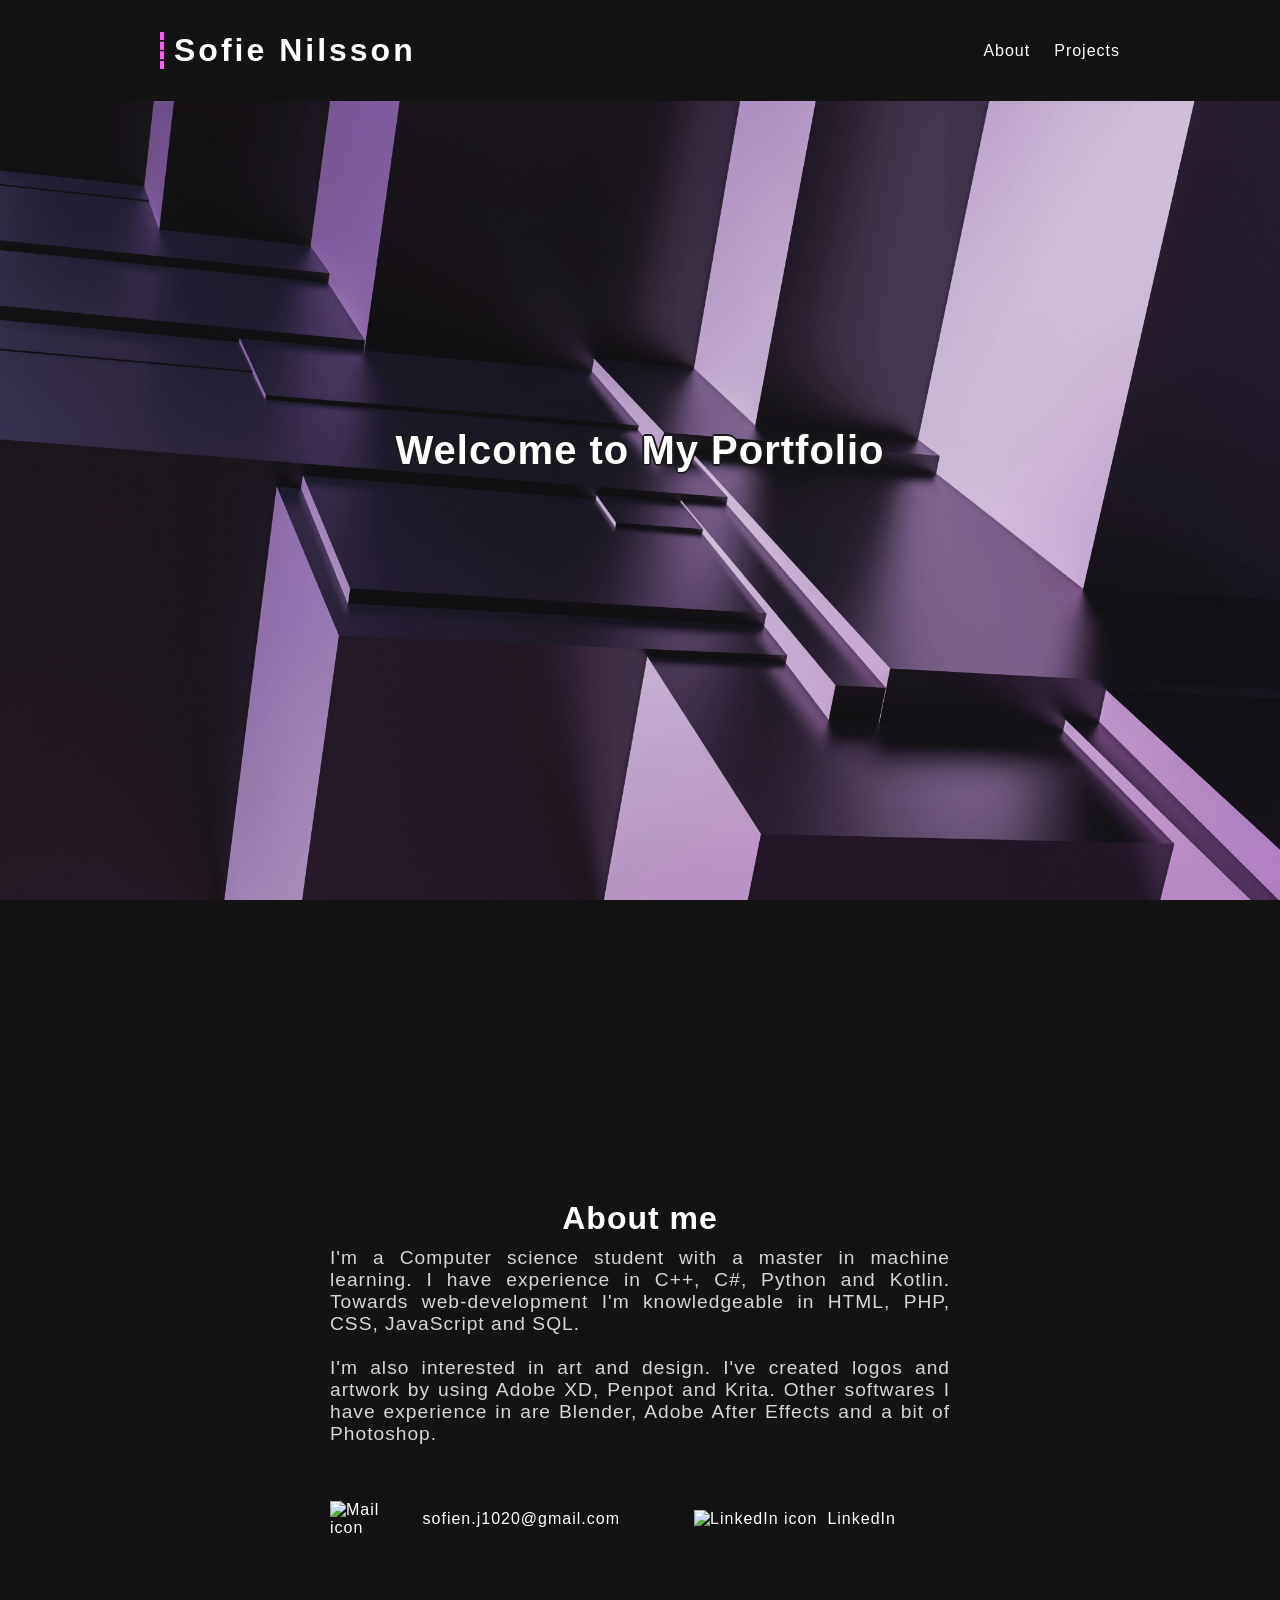
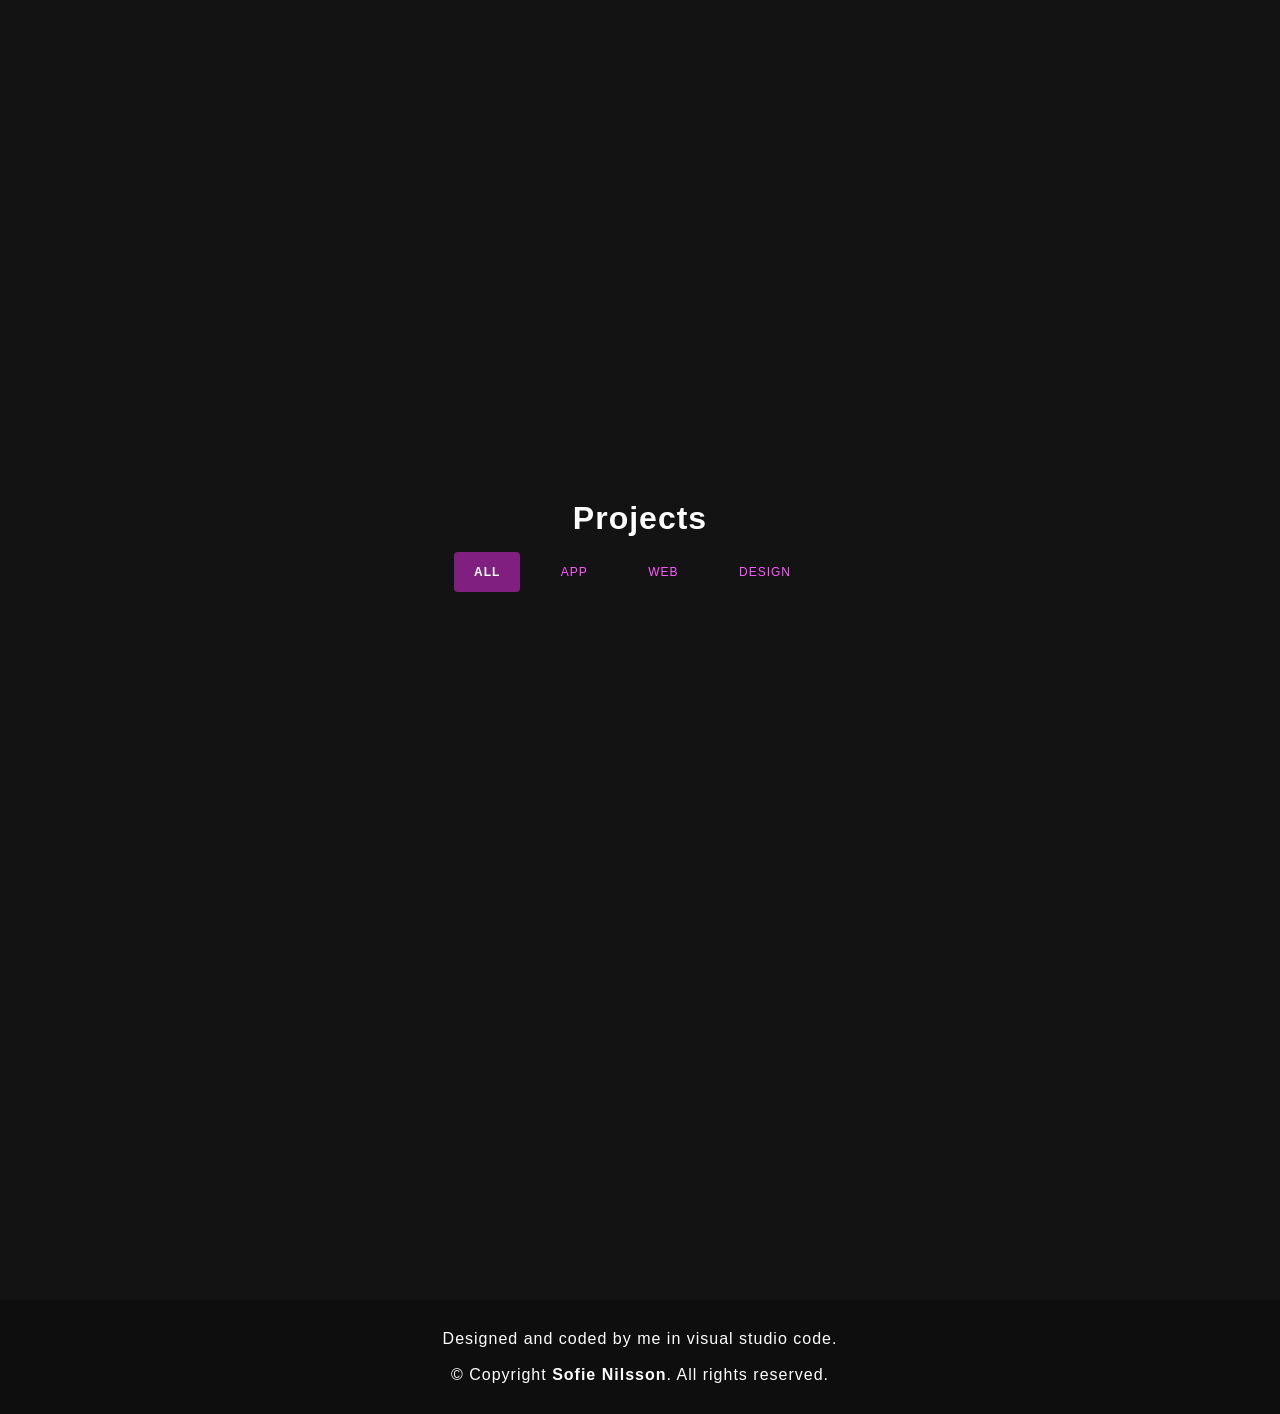
==== index.html @ 716c4787 "updated welcome page, improved project image showcase and minor fixes" ====
<!DOCTYPE html>
<html lang="en">
  <head>
    <meta charset="UTF-8">
    <meta name="viewport" content="width=device-width, initial-scale=1.0">
    <title>Sofie Nilsson</title>

    <link href="imgs/app.svg" rel="icon"> <!-- favicon -->

    <link rel="stylesheet" href="styles/global.css">
    <link rel="stylesheet" href="styles/home.css">
    <link rel="stylesheet" href="styles/welcomer.css">
    
    <script src="js/global.js"></script> 
    <script src="js/home.js"></script>
    <script src="js/parallax.js"></script>
  </head>
  <body>
    <header id="navbar" class="navbar-padding">
        <div class="logo">
          <a href="#">Sofie Nilsson</a>
        </div>
        <nav class="nav-links">
          <a id="nav-about" href="#about">About</a>
          <a id="nav-projects" href="#projects">Projects</a>
        </nav>
        <div id="navbar-hamburger" class="hamburger-menu" onclick="toggle_hamburger('mobile-menu', 'navbar-hamburger')">
          <span></span>
          <span></span>
          <span></span>
        </div>   
    </header>

    <aside class="sticky-top">
      
      <div id="mobile-menu" class="hide">
        <div id="aside-hamburger" class="hamburger-menu" onclick="toggle_hamburger('navbar-hamburger', 'mobile-menu')">
          <span></span>
          <span></span>
          <span></span>
        </div> 
        <a id="mobile-nav-home" class="active-nav" href="#">Home</a>
        <a id="mobile-nav-about" href="#about">About</a>
        <a id="mobile-nav-projects" href="#projects">Projects</a>
      </div>
    </aside>
    

    <!-- Overlay for split animation -->
    <div class="overlay">
      <div class="left-half"></div>
      <div class="right-half"></div>
    </div>

    <!-- Main content -->
     <div class="parallax-wrapper">
      <div id="intro"></div>
      <div class="content-center welcomer">
           <h1>Welcome to My Portfolio</h1>
        </div>
     </div>
   

    <div id="about">
      <div id="about-me">
        <h2 class="centered-text">About me</h2>
        <div class="about-container">
          <p class="justify-text">
            I'm a Computer science student with a master in machine learning. I have experience in C++, C#, Python and Kotlin. Towards web-development I'm knowledgeable in HTML, PHP, CSS, JavaScript and SQL. <br><br>
            
            I'm also interested in art and design. I've created logos and artwork by using Adobe XD, Penpot and Krita. Other softwares I have experience in are Blender, Adobe After Effects and a bit of Photoshop.
          </p>
        </div>
      </div>
    
      <div id="contacts" class="contacts-flex-direction">
        <a>
          <img src = "imgs/mail.svg" alt="Mail icon"/>
          <p>sofien.j1020@gmail.com</p>
        </a>
        <a href="https://www.linkedin.com/in/sofie-nilsson-b30551196/">
          <img src = "imgs/linkedin.png" alt="LinkedIn icon"/>
          <p>LinkedIn</p>
        </a>
      </div>
    </div>

    <div id="projects">
      <h2 id="project-header" class="centered-text">Projects</h2>

      <div class="centered-text" id="portfolio-filters">
        <li class="filter-item filter-active" data-filter="all">All</li>
        <li class="filter-item" data-filter="app">App</li>
        <li class="filter-item" data-filter="web">Web</li>
        <li class="filter-item" data-filter="design">Design</li>
      </div>

      <div id="project-list">
        <script src="js/projects.js"></script>     
      </div>
    </div>
    
    <footer>
      <div class="centered-text">
      Designed and coded by me in visual studio code.<br><br>
      © Copyright <strong>Sofie Nilsson</strong>. All rights reserved.
    </div>
    </footer>
  </body>
</html>
---- styles/global.css ----
@import url('resources.css');

* {
    margin: 0;
    padding: 0;
    box-sizing: border-box;
    text-decoration: none; 
    color: #fff;
    scroll-behavior: smooth;
  }
  
body {
	font-family: Arial, sans-serif;
	letter-spacing: 1px;
	background: var(--space-dark);
	
}

h1 {font-size: 2.5rem;}
h2 {font-size: 2rem;}
p {font-size: 1.5rem;}

li {list-style-type: none;}


.content-center {
	display: flex; 
	justify-content: center; 
	align-items: center;
	text-align: center;
}

.centered-text { text-align: center; }
.justify-text { text-align: justify; }

.empty-div {
	width: 100%;
	height: 100vh;
	position: absolute;
}

.sticky-top {
	position: fixed;
	top: 0;
	z-index: 1000;
}

.hide { display: none !important; }

/* Navbar */
#navbar {
	display: flex;
	justify-content: space-between;
	align-items: center;

	color: #fff;
	position: absolute;
	top: 0;

	background-color: var(--space-dark);
	height: max-content;
	width: 100%;

	z-index: 1; 
	transition: padding 0.5s ease-in-out, background-color 0.5s ease;
}

.navbar-padding { /* used in mobile resolution */
	padding: 2rem 10rem; /* default */
}

.navbar-shrinked {
	background-color: var(--transparent-darker-dark) !important;
	padding-top: 0.8rem !important;
	padding-bottom: 0.8rem !important;
	position: sticky !important; 
}

.logo {
	border-left: 4px dashed var(--mascot-color-light);
	padding-left: 10px;
	letter-spacing: 3px;
}

#navbar .logo a {
	text-decoration: none;
	font-size: 2rem;
	font-weight: bold;
	color: #fff;
}

.nav-links {
	display: flex;
	gap: 1.5rem;
}

.nav-links a {
	text-decoration: none;
	color: #fff;
	transition: color 0.3s ease;
}

.nav-links a:hover { color: var(--mascot-color-light) }
.active-nav { color: var(--mascot-color-light) !important}


/* hamburger menu */
.hamburger-menu {
	display: none;
	flex-direction: column;
	cursor: pointer;
}

.hamburger-menu span {
	background: #fff;
	height: 3px;
	width: 25px;
	margin: 4px 0;
	transition: all 0.3s ease;
}

#mobile-menu {
	display: flex;
	flex-direction: column;
	gap: 1rem;

	font-size: 1.5rem;

	background-color: var(--transparent-darker-dark);
	width: 100vw;
	padding: 100px 20px;
}


/* footer */
footer {
	background-color: var(--transparent-dark);
	
	padding: 30px 0;
	margin-top: 100px;
  
	display: flex;
	align-items: center;
	justify-content: center;
	flex-direction: column;
}

footer div {
	width: var(--content-width);
}


/* Project */
.project-categories {
	display: flex;
	flex-wrap: wrap;
	gap: 1rem;
}

.project-categories li {
	color: #ffffff;
	background-color: var(--mascot-color);
	border-radius: 25px;
	padding: 3px 7px;
}

.project-title {
	font-size: 1.5rem;
	display: flex;
}

@media (max-width: 768px) {
	/* :root {
		--content-width: 90%;
		--transparent-dark: #00000045;
		--main-dark: #1a1a1a;
	} */

	h1 {font-size: 2rem;}

	.navbar-padding {
		padding: 1rem 5rem;
	}

	.nav-links {
		display: none;
		gap: 1.5rem;
	}

	#navbar .logo a {
		font-size: 1.5rem;
	}

	.hamburger-menu {
		display: flex;
	}

	#about-me {
		width: var(--content-width-small-screen) !important;
	}

	#projects {
		width: var(--content-width-small-screen) !important;
	}

	.justify-text { text-align: center; }
}
---- styles/home.css ----
/* About me */
#about { min-height: 100vh; }

#about-me {
	display: flex; 
	flex-direction: column;
	margin: auto;
	padding-top: 200px;

	color: #fff;
	width: var(--content-width);

	opacity: 0;
	transform: translateY(100%);
	transition: opacity 1s ease-in-out, transform 0.5s ease;
}
  
.about-container p {
	font-size: 1.2rem;
	color: #d6d6d6;
	margin: 10px;
}

#contacts {
	display: flex;
	flex-wrap: wrap;
	/* grid-template-columns: repeat(auto-fit, minmax(200px, 50%)); */ /* grid is used if there are more items to display */
	padding-top: 25px;
	justify-items: center;

	width: var(--content-width);
	margin: auto;

	opacity: 0;
	transform: translateY(100%);
	transition: opacity 1s ease-in-out, transform 1s ease;
}

#contacts a {
	display: flex;
	align-items: center;
	justify-content: center;

	margin: auto;
	width: 300px;

	padding: 20px 0px;
}

#contacts a p {
	font-size: 1rem;
	padding: 10px; 
}

/* projects */
#projects {
	padding-top: 200px;
	padding-bottom: 200px;
	margin: auto;
	width: 50%;
	min-height: 100vh;
}

#project-header {
	opacity: 0;
	transform: translateY(100%);
	transition: opacity 1s ease-in-out, transform 1s ease;
}

/* project filter */
.filter-item {
	cursor: pointer;
	margin: 15px 15px 15px 0;
	display: inline-block;
	padding: 10px 20px;
	font-size: 12px;
	line-height: 20px;
	color: var(--mascot-color-light);
	border-radius: 4px;
	text-transform: uppercase;

	margin-bottom: 5px;
	transition: all 0.3s ease-in-out;
}

.filter-active {
	background-color: var(--mascot-color);
	font-weight: bold;
	color: #ffffff !important;
}

/* project items */
#project-list {
	margin-top: 50px;
	display: flex;
	flex-direction: column;
	gap: 2.5rem;
}

.project-item {
	display: none;  /* should be flex when visible */

	transform: translateY(300%);
	transition: opacity 0.5s ease-in-out, transform 0.5s ease-in;
	gap: 2rem;
}

.project-date { width: 4rem;}

.project-showcase {
	display: flex;
	flex-direction: column;
	align-items: baseline;
	flex-wrap: wrap;
	gap: 0.5rem;
	width: 100%;
}

.link-icon { height: 30px; }

.show { display: flex; } /* used to show .project-item */


#project-list:hover .project-item {
	opacity: 0.5 !important;
	transition: opacity 0.2s ease-in;
}

#project-list:hover .project-item:hover {
	opacity: 1 !important; 
	transition: opacity 0.2s ease-in;
}

#project-list:hover .project-item:hover .project-showcase .project-title .link-icon {
	transform: translate(10%, -10%) !important;
	transition: translate 0.2s ease-in;
}
---- styles/welcomer.css ----
@import url('resources.css');

/* Intro anim */
.overlay {
	position: absolute;
	overflow: hidden;
	top: 0;
	left: 0;
	width: 100%;
	height: 100vh;
	display: flex;
	z-index: 2;
}

.left-half, .right-half {
	width: 50vw;
	height: 100vh;
	transition: all 1s ease;
	background-color: #3a3a3a; 
	animation-duration: 1s; 
	opacity: 0;
}

.left-half { animation-name: sliding-left;}
.right-half { animation-name: sliding-right;}

@keyframes sliding-left {
  0%   {translate: 0%; opacity: 1;}
  100% {translate: -100%;}
}

@keyframes sliding-right {
  0%   {translate: 0%; opacity: 1;}
  100% {translate: 100%;}
}

#intro {
	flex-direction: column;
	color: #fff;
	z-index: 2;

	height: 100vh;
	width: 100vw;

	overflow: hidden;

	animation-name: intro-appear;
	animation-duration: 1s; 

	background-image: url("../imgs/welcomer/purple.jpg");
	background-size: cover;

	transform: perspective(3000px) rotateX(var(--rotate-x, 0deg)) rotateY(var(--rotate-y, 0deg)) scale(1.1); /*parallax*/
	translate: var(--pos-x, 0px) var(--pos-y, 0px); /*parallax*/

	transition: transform 0.1s ease-out;
	overflow-x: hidden; 
}

.parallax-wrapper {
	overflow: hidden;
  	height: 100vh;
	margin-bottom: 100px;
}

@keyframes intro-appear {
  0%   {opacity: 0;}
  50%   {opacity: 0;}
  100% {opacity: 1;}
}



.welcomer {
	position: absolute;
	top: 50%;
	left: 50%;
	transform: translate(-50%, -50%);
	text-shadow: var(--shadow);
  	animation: welcomer-appear 1s ease forwards;
}

@keyframes welcomer-appear {
  from {
    opacity: 0;
    transform: translate(-50%, -50%) translateY(100%);
  }
  to {
    opacity: 1;
    transform: translate(-50%, -50%);
  }
}


#intro h1 {
	border-bottom: 10px;
	padding-bottom: 10px;
	letter-spacing: 3px;
}

.parallax-container {
  /* use CSS variables calculated in JavaScript */
  transform: rotateX(var(--rotate-x)) rotateY(var(--rotate-y));
  transform-style: preserve-3d;
  transition: transform 1.5s cubic-bezier(0.05, 0.5, 0, 1);
  will-change: transform;
}
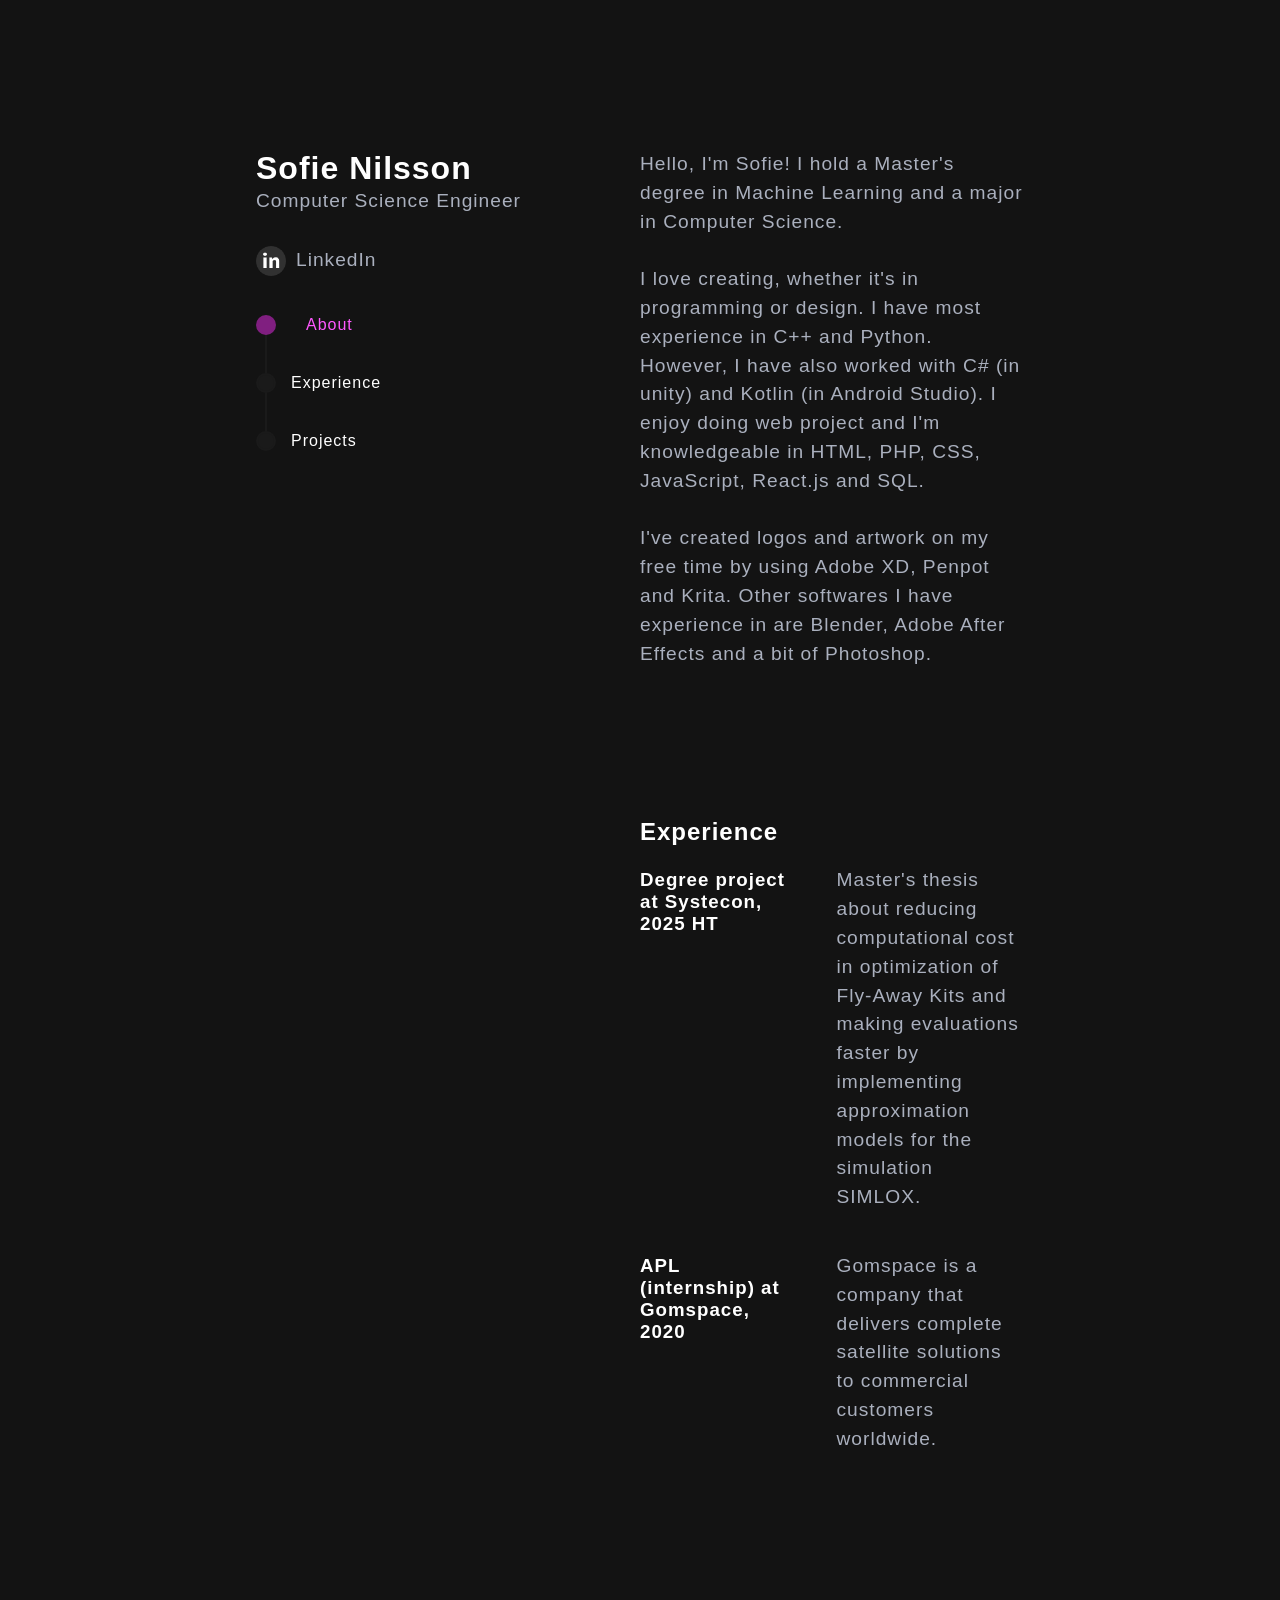
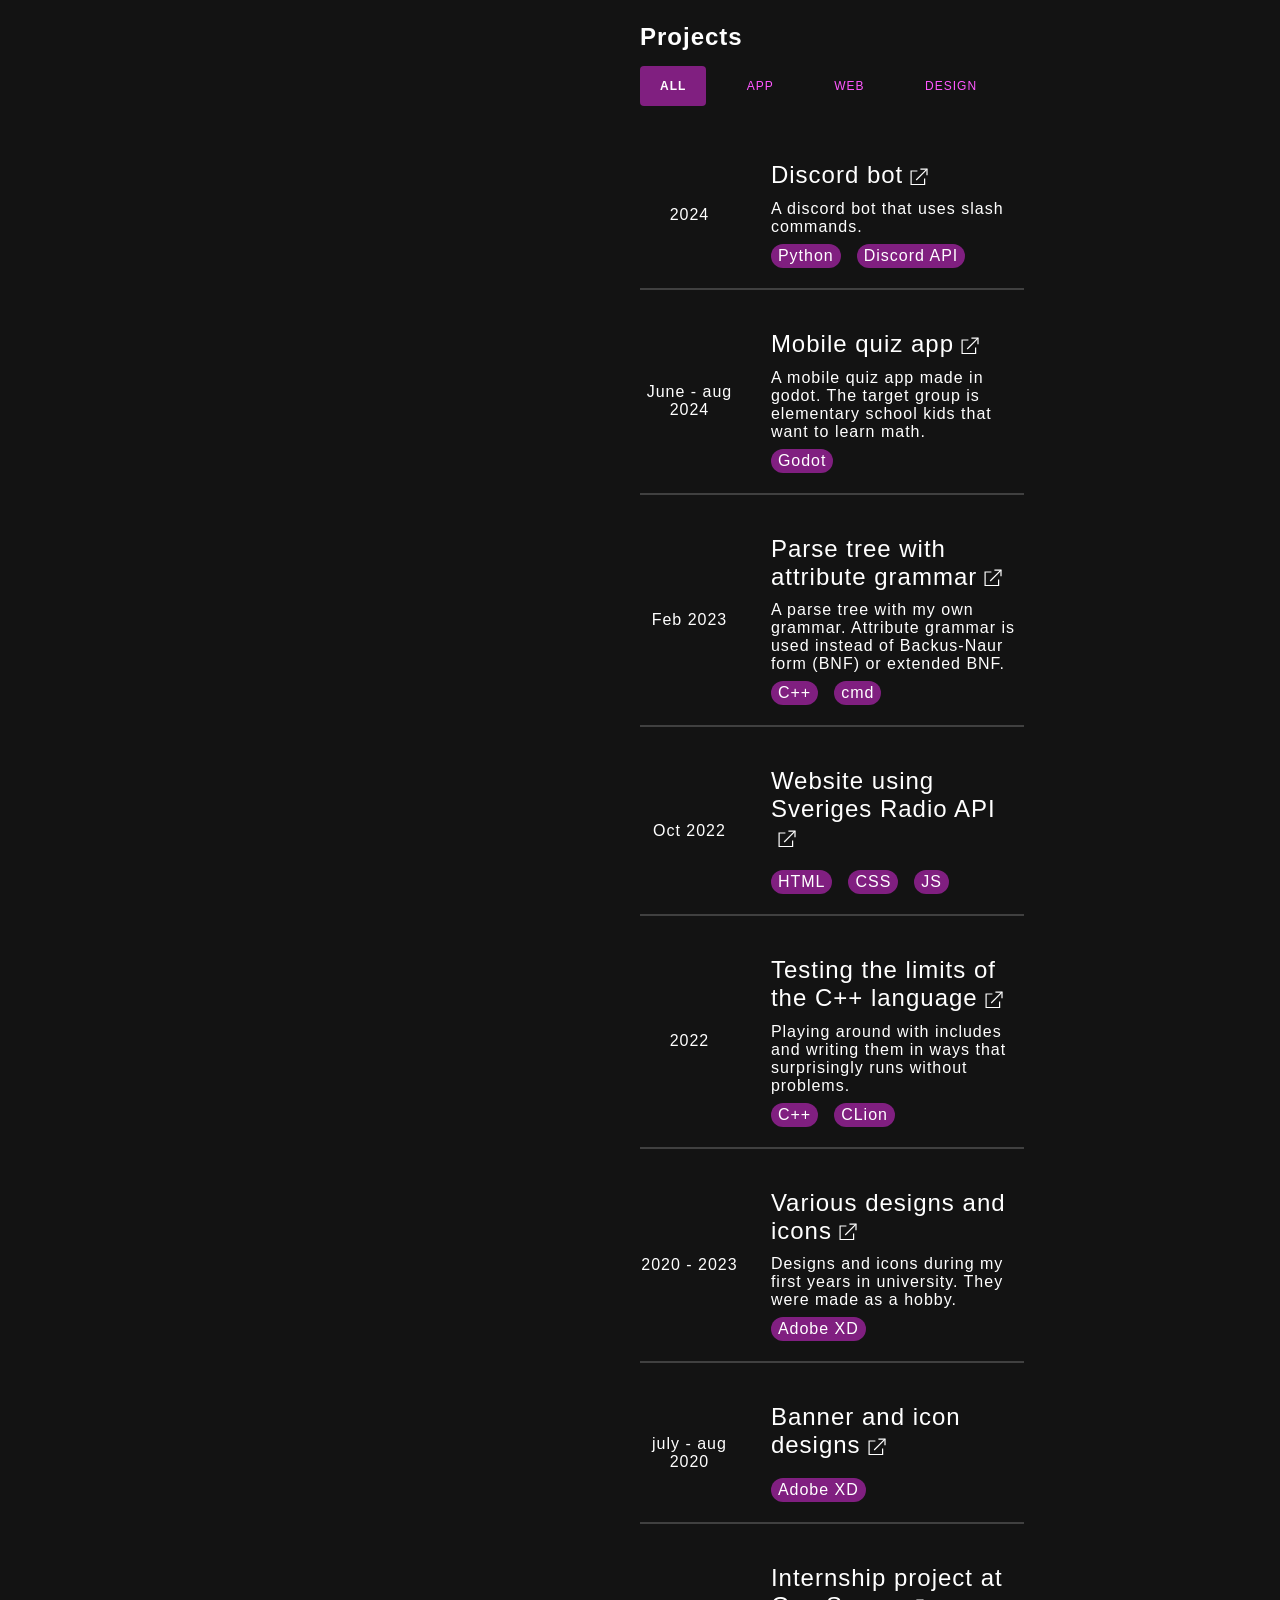
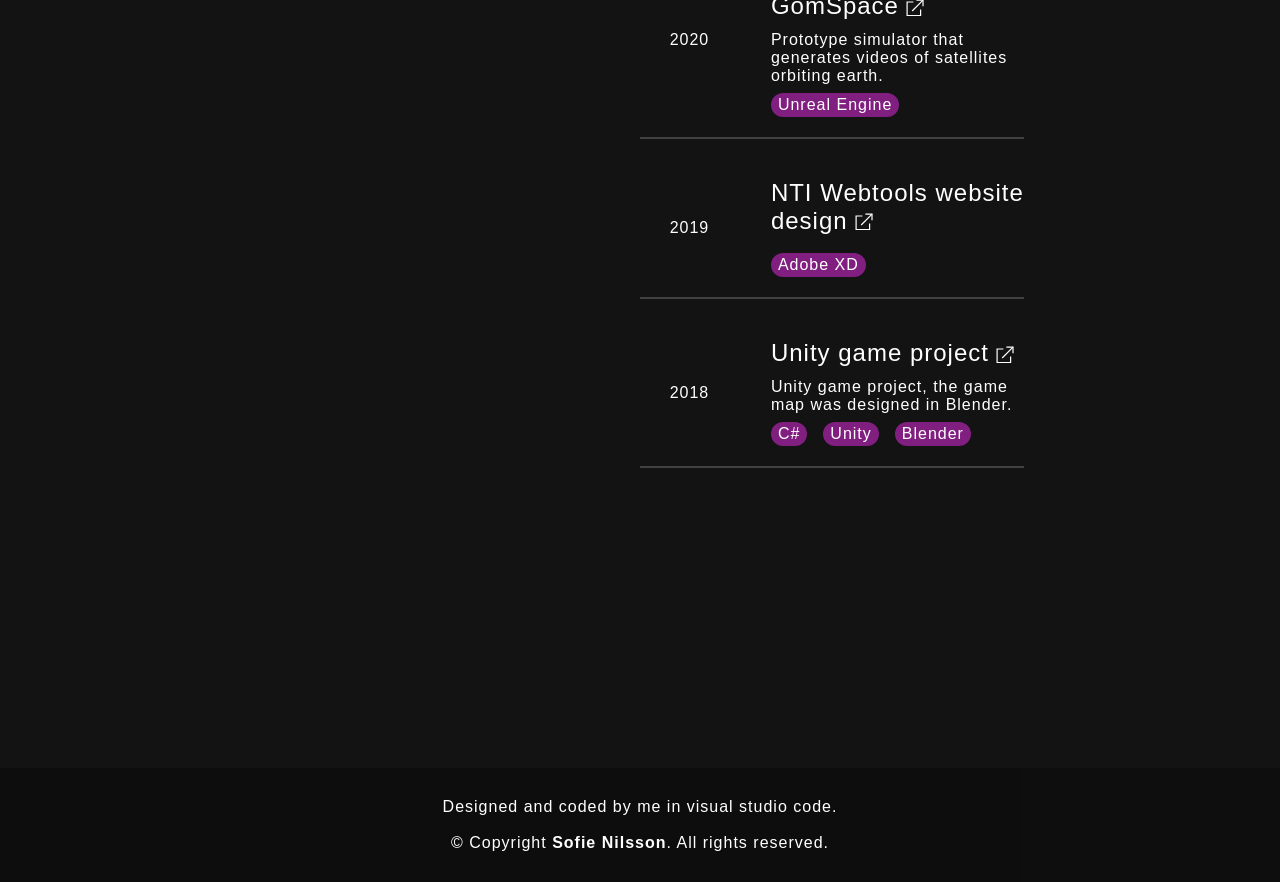
==== commit 15f1c9c0: "remade portfolio design" ====
--- a/index.html
+++ b/index.html
@@ -5,106 +5,143 @@
     <meta name="viewport" content="width=device-width, initial-scale=1.0">
     <title>Sofie Nilsson</title>
 
-    <link href="imgs/app.svg" rel="icon"> <!-- favicon -->
+    <link href="components/global/icons/app.svg" rel="icon"> <!-- favicon -->
 
-    <link rel="stylesheet" href="styles/global.css">
-    <link rel="stylesheet" href="styles/home.css">
-    <link rel="stylesheet" href="styles/welcomer.css">
-    
-    <script src="js/global.js"></script> 
-    <script src="js/home.js"></script>
-    <script src="js/parallax.js"></script>
+    <link rel="stylesheet" href="components/global/global.css">
+    <link rel="stylesheet" href="components/global/footer.css">
+    <link rel="stylesheet" href="components/animations/pop_up_anim.css">
+    <link rel="stylesheet" href="components/navbar/navbar.css">
+    <script src="components/navbar/navbar.js"></script> 
+    <link rel="stylesheet" href="components/animations/home_start_split_anim.css">
+    <link rel="stylesheet" href="components/home_about/home_content.css">
+    <link rel="stylesheet" href="components/home_projects/home_project_list.css">
+    <link rel="stylesheet" href="components/home_projects/home_project_popup_view.css">
+
+    <link rel="stylesheet" href="components/animations/cursor_anim.css">
+    <script src="components/animations/cursor_anim.js"></script> 
   </head>
   <body>
-    <header id="navbar" class="navbar-padding">
-        <div class="logo">
-          <a href="#">Sofie Nilsson</a>
-        </div>
-        <nav class="nav-links">
-          <a id="nav-about" href="#about">About</a>
-          <a id="nav-projects" href="#projects">Projects</a>
-        </nav>
-        <div id="navbar-hamburger" class="hamburger-menu" onclick="toggle_hamburger('mobile-menu', 'navbar-hamburger')">
-          <span></span>
-          <span></span>
-          <span></span>
-        </div>   
-    </header>
-
-    <aside class="sticky-top">
-      
-      <div id="mobile-menu" class="hide">
-        <div id="aside-hamburger" class="hamburger-menu" onclick="toggle_hamburger('navbar-hamburger', 'mobile-menu')">
-          <span></span>
-          <span></span>
-          <span></span>
-        </div> 
-        <a id="mobile-nav-home" class="active-nav" href="#">Home</a>
-        <a id="mobile-nav-about" href="#about">About</a>
-        <a id="mobile-nav-projects" href="#projects">Projects</a>
-      </div>
-    </aside>
-    
-
-    <!-- Overlay for split animation -->
-    <div class="overlay">
+    <!-- start split animation -->
+    <div class="split-anim">
       <div class="left-half"></div>
       <div class="right-half"></div>
     </div>
 
-    <!-- Main content -->
-     <div class="parallax-wrapper">
-      <div id="intro"></div>
-      <div class="content-center welcomer">
-           <h1>Welcome to My Portfolio</h1>
+    <!-- popup project view -->
+    <div id="project-popup-wrapper" class="hide">
+      <div id="project-popup">
+        <div class="slideshow-container">
+        <div id="slide-prev" class="arrows prev">&#10094;</div>
+
+        <div id="image-container"></div>
+
+        <div id="slide-next" class="arrows next">&#10095;</div>
         </div>
-     </div>
-   
 
-    <div id="about">
-      <div id="about-me">
-        <h2 class="centered-text">About me</h2>
-        <div class="about-container">
-          <p class="justify-text">
-            I'm a Computer science student with a master in machine learning. I have experience in C++, C#, Python and Kotlin. Towards web-development I'm knowledgeable in HTML, PHP, CSS, JavaScript and SQL. <br><br>
-            
-            I'm also interested in art and design. I've created logos and artwork by using Adobe XD, Penpot and Krita. Other softwares I have experience in are Blender, Adobe After Effects and a bit of Photoshop.
-          </p>
-        </div>
-      </div>
-    
-      <div id="contacts" class="contacts-flex-direction">
-        <a>
-          <img src = "imgs/mail.svg" alt="Mail icon"/>
-          <p>sofien.j1020@gmail.com</p>
-        </a>
-        <a href="https://www.linkedin.com/in/sofie-nilsson-b30551196/">
-          <img src = "imgs/linkedin.png" alt="LinkedIn icon"/>
-          <p>LinkedIn</p>
-        </a>
+        <div id="slideshow-dots-container"></div>
+
+        <div id="project-popup-content"></div>
       </div>
     </div>
 
-    <div id="projects">
-      <h2 id="project-header" class="centered-text">Projects</h2>
+    <!-- home content -->
+    <div class="content-wrapper">
+      <!-- navbar -->
+      <header class="sidebar-wrapper">
+        <div>
+          <a href="#about" class="home-name">Sofie Nilsson</a>
+          <p>Computer Science Engineer</p>
+        </div>
+        <div id="contacts">
+          <a href="https://www.linkedin.com/in/sofie-nilsson-b30551196/" class="contact-item">
+            <img class="contact-img" src = "components/global/icons/linkedin.png" alt="LinkedIn icon"/>
+            <p>LinkedIn</p>
+          </a>
+        </div>
 
-      <div class="centered-text" id="portfolio-filters">
-        <li class="filter-item filter-active" data-filter="all">All</li>
-        <li class="filter-item" data-filter="app">App</li>
-        <li class="filter-item" data-filter="web">Web</li>
-        <li class="filter-item" data-filter="design">Design</li>
+        <nav class="nav-links nav-progress">
+          <div class="nav-progress-line-container">
+            <span class="nav-progress-line"></span>
+            <span class="nav-progress-active-line"></span>
+          </div>
+          <div class="nav-progress-dot-container">
+            <span class="nav-progress-dot"></span>
+            <a id="nav-about" href="#about">About</a>
+          </div>
+          <div class="nav-progress-dot-container">
+            <span class="nav-progress-dot"></span>
+            <a id="nav-about" href="#experience">Experience</a>
+          </div>
+          <div class="nav-progress-dot-container">
+            <span class="nav-progress-dot"></span>
+            <a id="nav-projects" href="#projects">Projects</a>
+          </div>
+        </nav>
+      </header>
+      <!-- ^ navbar ^ -->
+
+
+      <!-- home about me -->
+      <div id="home-about-wrapper" class="sidebar-wrapper">
+        <div id="about" class="pop-up-group">
+          <h2></h2>
+          <p class="pop-up-anim">
+            Hello, I'm Sofie! I hold a Master's degree in Machine Learning and a major in Computer Science. <br><br>
+            I love creating, whether it's in programming or design. I have most experience in C++ and Python. However, I have also worked with C# (in unity) and Kotlin (in Android Studio). I enjoy doing web project and I'm knowledgeable in HTML, PHP, CSS, JavaScript, React.js and SQL. <br><br>
+            I've created logos and artwork on my free time by using Adobe XD, Penpot and Krita. Other softwares I have experience in are Blender, Adobe After Effects and a bit of Photoshop.
+          </p>
+        </div>
+
+        <div id="experience" class="pop-up-group">
+          <h2 class="pop-up-anim">Experience</h2>
+
+          <div class="experience-item pop-up-anim">
+            <h3>Degree project at Systecon, 2025 HT</h3>
+            <p>Master's thesis about reducing computational cost in optimization of Fly-Away Kits and making evaluations faster by implementing approximation models for the simulation SIMLOX.</p>
+          </div>
+         
+          <div class="experience-item pop-up-anim">
+            <h3>APL (internship) at Gomspace, 2020</h3>
+            <p>Gomspace is a company that delivers complete satellite solutions to commercial customers worldwide.</p>
+          </div>    
+        </div>
+
+        <div id="projects">
+          <div class="pop-up-group">
+            <h2 id="project-header" class="centered-text pop-up-anim">Projects</h2>
+
+            <div id="portfolio-filters" class="centered-text pop-up-anim">
+              <li class="filter-item filter-active" data-filter="all">All</li>
+              <li class="filter-item" data-filter="app">App</li>
+              <li class="filter-item" data-filter="web">Web</li>
+              <li class="filter-item" data-filter="design">Design</li>
+            </div>
+          </div>
+          
+
+          <div id="project-list" class="pop-up-group">
+            <!-- <script type="module" src="components/home_projects/home_project_list.js"></script>      -->
+          </div>
+        </div>
       </div>
+      
+      <!-- ^ home about me ^ -->
+    </div>
 
-      <div id="project-list">
-        <script src="js/projects.js"></script>     
-      </div>
-    </div>
+    <script type="module">
+      import { pop_up_animation } from './components/animations/pop_up_anim.js';
+      import { get_project_list } from './components/home_projects/home_project_list.js';
+
+      await get_project_list(); 
+      pop_up_animation();
+    </script>
+
     
     <footer>
       <div class="centered-text">
       Designed and coded by me in visual studio code.<br><br>
       © Copyright <strong>Sofie Nilsson</strong>. All rights reserved.
-    </div>
-    </footer>
+      </div>
+    </footer> 
   </body>
 </html>
--- a/components/global/global.css
+++ b/components/global/global.css
@@ -0,0 +1,28 @@
+@import url('../global/resources.css');
+
+* {
+    margin: 0;
+    padding: 0;
+    box-sizing: border-box;
+    text-decoration: none; 
+    color: #fff;
+    scroll-behavior: smooth;
+}
+  
+body {
+	font-family: Arial, sans-serif;
+	letter-spacing: 1px;
+	background: var(--space-dark);
+}
+
+p {
+    font-size: 1.2rem;
+    line-height: 1.5;
+    color: #aab0be;
+    font-weight: 500;
+}
+
+li {list-style-type: none;}
+
+.hide { display: none !important; }
+.show { display: initial !important; } 
--- a/components/global/footer.css
+++ b/components/global/footer.css
@@ -0,0 +1,9 @@
+footer {
+	background-color: var(--transparent-dark);
+	padding: 30px 0;
+    text-align: center;
+
+	
+    position: relative;
+	top: 100px;
+}
--- a/components/animations/pop_up_anim.css
+++ b/components/animations/pop_up_anim.css
@@ -0,0 +1,10 @@
+.pop-up-anim {
+    opacity: 0;
+    transform: translateY(100px);
+    transition: opacity 0.5s ease-in-out, transform 0.5s ease-out;
+}
+
+.pop-up-group.visible .pop-up-anim {
+    opacity: 1;
+    transform: translateY(0);
+}
--- a/components/navbar/navbar.css
+++ b/components/navbar/navbar.css
@@ -0,0 +1,97 @@
+@import url('../global/resources.css');
+@import url('../global/responsiveness.css');
+
+
+.home-name {
+	text-decoration: none;
+	font-size: 2rem;
+	font-weight: bold;
+	color: #fff;
+}
+
+/* contacts */
+#contacts {
+	display: flex;
+}
+
+.contact-item {
+	display: flex;
+    align-items: center;
+}
+
+.contact-img {
+	width: 40px;
+	padding-right: 10px; 
+}
+
+/* navbar */
+.nav-links {
+	display: flex;
+	flex-direction: column;
+	gap: 20px;
+}
+
+.nav-links a {
+	text-decoration: none;
+	color: #fff;
+	padding: 10px 40px 10px 0px;
+}
+
+.nav-links a:hover { color: var(--mascot-color-light) }
+.active-nav { 
+	color: var(--mascot-color-light) !important;
+	transform: translateX(15px);
+    transition: transform 0.5s ease-out;
+}
+
+/* navbar progress */
+.nav-progress {
+	position: relative;
+	opacity: var(--nav-progress-opacity);
+}
+
+.nav-progress-line-container {
+	position: absolute;
+	width: var(--progress-navbar-dot-size);
+	height: calc(100% - var(--progress-navbar-item-h));
+	top: calc(var(--progress-navbar-item-h) / 2);
+}
+
+.nav-progress-line {
+	display: block;
+	position: absolute;
+	width: 2px;
+	height: 100%;
+	left: calc(var(--progress-navbar-dot-size)/2 - calc(var(--progress-navbar-line-width)/2));
+	background: var(--progress-navbar-line-color);
+}
+
+.nav-progress-active-line {
+	display: block;
+	position: absolute;
+	width: 2px;
+	height: calc(var(--progress-navbar-p) * 100%);
+	left: calc(var(--progress-navbar-dot-size)/2 - calc(var(--progress-navbar-line-width)/2));
+	background: var(--progress-navbar-active-dot-color);
+}
+
+.nav-progress-dot-container {
+	display: flex;
+	align-items: center;
+}
+
+.nav-progress-dot {
+	flex: none;
+	margin-right: 15px;
+	width: var(--progress-navbar-dot-size);
+	height: var(--progress-navbar-dot-size);
+	border-radius: 50%;
+	border: 2px solid var(--progress-navbar-line-color);
+	background: var(--progress-navbar-dot-color);
+	z-index: 1;
+}
+
+.dot-reached {
+	background: var(--progress-navbar-active-dot-color);
+	border-color: var(--progress-navbar-active-dot-color);
+}
--- a/components/animations/home_start_split_anim.css
+++ b/components/animations/home_start_split_anim.css
@@ -0,0 +1,35 @@
+@import url('../global/resources.css');
+
+.split-anim {
+	position: absolute;
+	overflow: hidden;
+	top: 0;
+	left: 0;
+	width: 100%;
+	height: 100vh;
+	display: flex;
+	z-index: 2;
+	pointer-events: none;
+}
+
+.left-half, .right-half {
+	width: 50vw;
+	height: 100vh;
+	transition: all 1s ease;
+	background-color: #3a3a3a; 
+	animation-duration: 1s; 
+	opacity: 0;
+}
+
+.left-half { animation-name: sliding-left;}
+.right-half { animation-name: sliding-right;}
+
+@keyframes sliding-left {
+  0%   {translate: 0%; opacity: 1;}
+  100% {translate: -100%;}
+}
+
+@keyframes sliding-right {
+  0%   {translate: 0%; opacity: 1;}
+  100% {translate: 100%;}
+}
--- a/components/home_about/home_content.css
+++ b/components/home_about/home_content.css
@@ -0,0 +1,48 @@
+@import url('../global/resources.css');
+@import url('../global/responsiveness.css');
+
+.content-wrapper {
+    padding-top: 150px;
+    width: var(--content-width);
+    margin: auto;
+    display: flex;
+	flex-direction: var(--content-wrapper-flex-direction);
+}
+
+.sidebar-wrapper {
+    width: var(--content-wrapper-width); 
+	height: fit-content;
+	position: var(--sidebar-wrapper-position);
+	top: 150px; 
+	display: flex;
+    flex-direction: column;
+	gap: 30px;
+}
+
+#home-about-wrapper {
+	display: flex;
+	flex-direction: column;
+	gap: 150px;
+}
+
+#experience {
+	display: flex;
+	flex-direction: column;
+	gap: 20px;
+}
+
+.experience-item {
+	display: flex;
+	flex-direction: var(--experience-item-flex-direction);
+	gap: var(--experience-item-gap);
+	align-items: baseline;
+	padding-bottom: 20px;
+}
+
+.experience-item h3 {
+	width: 300px;
+}
+
+.experience-item p {
+	width: 100%;
+}
--- a/components/home_projects/home_project_list.css
+++ b/components/home_projects/home_project_list.css
@@ -0,0 +1,104 @@
+@import url('../global/resources.css');
+
+
+#projects {
+	padding-bottom: 200px;
+}
+
+#project-list {
+	margin-top: 50px;
+	display: flex;
+	flex-direction: column;
+	gap: 2.5rem;
+}
+
+.project-title-container {
+	display: flex;
+}
+
+.project-title {
+	font-size: 1.5rem;
+}
+
+.project-item {
+	display: flex;  
+	align-items: center;
+	gap: 2rem;
+
+	padding-bottom: 20px;
+    border-bottom: 2px solid var(--grey);
+}
+
+.project-date { 
+	width: 150px;
+	text-align: center;
+}
+
+.project-categories {
+    display: flex;
+    flex-wrap: wrap;
+    gap: 1rem;
+}
+
+.project-categories li {
+    color: #ffffff;
+    background-color: var(--mascot-color);
+    border-radius: 25px;
+    padding: 3px 7px;
+}
+
+/* project filter */
+.filter-item {
+	cursor: pointer;
+	margin: 15px 15px 15px 0;
+	display: inline-block;
+	padding: 10px 20px;
+	font-size: 12px;
+	line-height: 20px;
+	color: var(--mascot-color-light);
+	border-radius: 4px;
+	text-transform: uppercase;
+
+	margin-bottom: 5px;
+	transition: all 0.3s ease-in-out;
+}
+
+.filter-item:not(.filter-active):hover {
+	background-color: #312831;
+}
+
+.filter-active {
+	background-color: var(--mascot-color);
+	font-weight: bold;
+	color: #ffffff !important;
+}
+
+.project-showcase {
+	display: flex;
+	flex-direction: column;
+	align-items: baseline;
+	flex-wrap: wrap;
+	gap: 0.5rem;
+	width: 100%;
+}
+
+.link-icon { 
+	height: 30px;
+	vertical-align: middle;
+}
+
+/* project list hovering */
+#project-list:hover .project-item {
+	opacity: 0.5 !important;
+	transition: opacity 0.1s linear !important;
+}
+
+#project-list:hover .project-item:hover {
+	opacity: 1 !important; 
+	transition: opacity 0.1s ease-in;
+} 
+
+#project-list:hover .project-item:hover .link-icon {
+	transform: translate(50%, -10%) !important;
+	transition: translate 0.1s ease-in !important;
+}
--- a/components/home_projects/home_project_popup_view.css
+++ b/components/home_projects/home_project_popup_view.css
@@ -0,0 +1,85 @@
+#project-popup-wrapper {
+	position: fixed;
+	height: 100vh;
+	width: 100vw;
+	background-color: #00000056;
+	z-index: 2;
+}
+
+#project-popup {
+	margin: var(--project-popup-margin-top) auto;
+	max-width: var(--project-popup-width);
+	max-height: calc(100vh - 2 * var(--project-popup-margin-top));
+	background-color: var(--main-dark);
+
+	overflow: auto;
+	box-sizing: border-box;
+	overscroll-behavior: contain;
+}
+
+#project-popup-content {
+	display: flex;
+	flex-direction: column;
+	gap: 10px;
+	padding: 50px;
+}
+
+.slideshow-container {
+	position: relative; 
+	display: flex;
+	justify-content: center;
+	align-items: center;
+	margin-top: 50px;
+}
+
+#image-container {
+	width: 100%;
+	height: 40vh;               
+	display: flex;
+	justify-content: center;
+	align-items: center;
+}
+
+.project-popup-img {
+	max-width: 100%;
+	max-height: 100%; 
+}
+
+#slideshow-dots-container {
+	text-align: center;
+	padding: 10px;
+}
+
+.slideshow-dot {
+	cursor: pointer;
+	height: 15px;
+	width: 15px;
+	margin: 0 5px;
+	background-color: #717171;
+	border-radius: 50%;
+	display: inline-block;
+	transition: background-color 0.2s ease-in;
+}
+
+.slideshow-dot.active { background-color: #ffffff; }
+
+.arrows { 
+	padding: 30px 20px;
+	z-index: 2;
+	position: absolute;
+	background: var(--arrows-background);
+}
+
+.arrows:hover { background-color: var(--arrows-hover-background);}
+
+.arrows.prev { left: 50px; }
+.arrows.next { right: 50px; }
+
+.project-popup-links {
+	width: fit-content;
+	padding: 10px 10px 10px 0;
+}
+
+.project-popup-links:hover a {
+	color: var(--mascot-color-light);
+}
--- a/components/animations/cursor_anim.css
+++ b/components/animations/cursor_anim.css
@@ -0,0 +1,20 @@
+@import url('../global/resources.css');
+
+.cursor-trail {
+  position: fixed;
+  width: 18px; height: 18px;
+  margin: -9px 0 0 -9px;
+  border-radius: 50%;
+  pointer-events: none;
+  background: var(--mascot-color);
+  animation: fade 1.2s forwards;
+  z-index: 2;
+}
+
+@keyframes fade {
+  to { 
+    background: #00a6ff; 
+    transform: translateY(30px) scale(0); 
+    opacity: 0; 
+  }
+}
